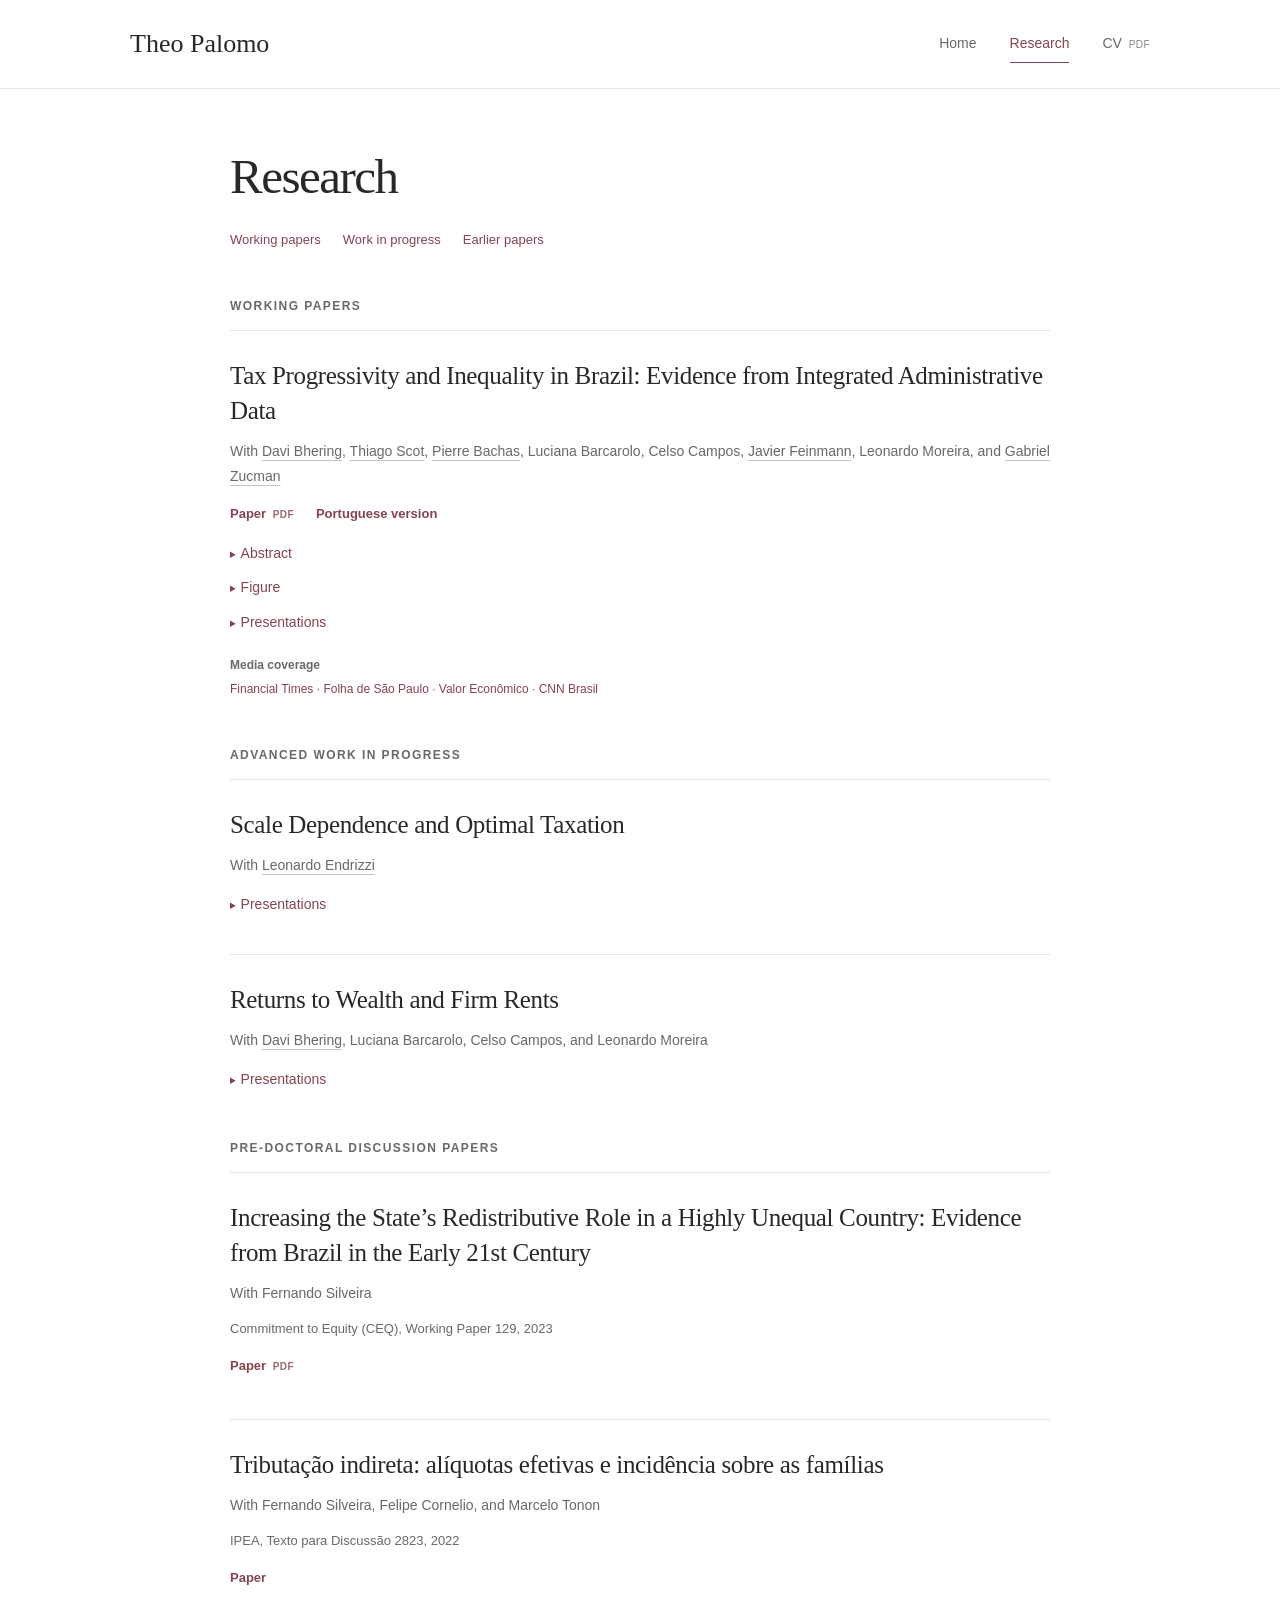
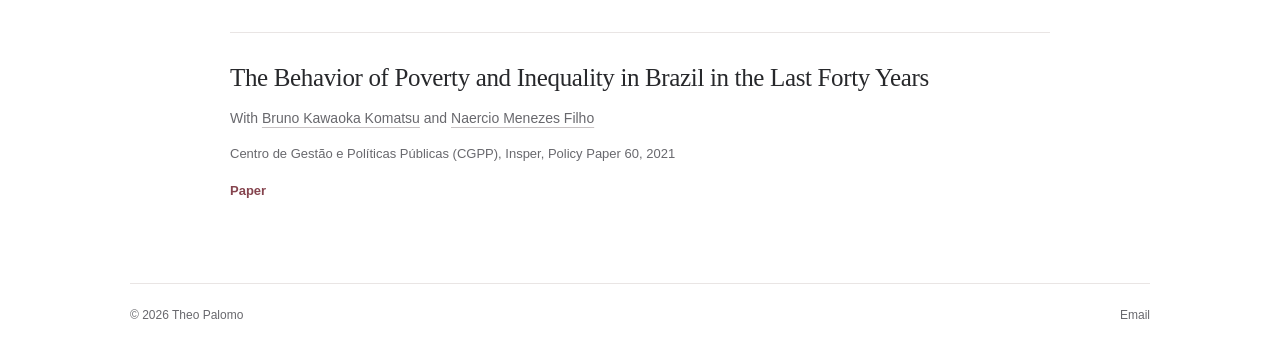
==== research.html @ e2742041 "Build academic website with biography, research, and CV" ====
<!doctype html>
<html lang="en">
<head>
  <meta charset="utf-8">
  <meta name="viewport" content="width=device-width, initial-scale=1">
  <title>Research | Theo Palomo</title>
  <meta name="description" content="Research by Theo Palomo on tax progressivity, inequality in Brazil, heterogeneous returns to wealth, firm rents, and optimal taxation.">
  <link rel="canonical" href="https://theorpalomo.github.io/research.html">
  <meta property="og:type" content="website">
  <meta property="og:title" content="Research | Theo Palomo">
  <meta property="og:description" content="Working papers and work in progress on public finance, taxation, and inequality.">
  <meta property="og:url" content="https://theorpalomo.github.io/research.html">
  <meta property="og:image" content="https://theorpalomo.github.io/assets/photo.png">
  <link rel="icon" href="assets/favicon.svg" type="image/svg+xml">
  <link rel="stylesheet" href="assets/style.css">
</head>
<body>
  <a class="skip-link" href="#main">Skip to content</a>
  <header class="site-header">
    <div class="header-inner">
      <a class="site-name" href="index.html">Theo Palomo</a>
      <nav aria-label="Main navigation">
        <a href="index.html">Home</a>
        <a href="research.html" aria-current="page">Research</a>
        <a href="files/cv.pdf">CV <span class="file-label">PDF</span></a>
      </nav>
    </div>
  </header>

  <main id="main" class="research-layout">
    <h1>Research</h1>
    <nav class="section-nav" aria-label="Research sections">
      <a href="#working-papers">Working papers</a>
      <a href="#work-in-progress">Work in progress</a>
      <a href="#earlier-papers">Earlier papers</a>
    </nav>

    <section class="research-section" id="working-papers" aria-labelledby="working-title">
      <h2 id="working-title" class="section-title">Working papers</h2>
      <article class="paper" id="tax-progressivity">
        <h3>Tax Progressivity and Inequality in Brazil: Evidence from Integrated Administrative Data</h3>
        <p class="coauthors">With <a href="https://davibhering.github.io/">Davi Bhering</a>, <a href="https://thiagoscot.com/">Thiago Scot</a>, <a href="https://pierrebachas.weebly.com/">Pierre Bachas</a>, Luciana Barcarolo, Celso Campos, <a href="https://javierfeinmann.github.io/JavierFeinmann/index.html">Javier Feinmann</a>, Leonardo Moreira, and <a href="https://gabriel-zucman.eu/">Gabriel Zucman</a></p>
        <div class="paper-links">
          <a href="https://gabriel-zucman.eu/files/PalomoEtal2025.pdf">Paper <span class="file-label">PDF</span></a>
          <a href="https://taxobservatory.world//www-site/uploads/2025/08/Progressividade-Tributaria-e-Desigualdade-no-Brasil-Evidencias-a-partir-de-Dados-Administrativos-Integrados.pdf">Portuguese version</a>
        </div>
        <details class="paper-detail">
          <summary>Abstract</summary>
          <div class="detail-content">
            <p>We use population-wide administrative micro-data to provide new estimates of income inequality and effective tax rates by income groups in Brazil, capturing all income and all tax payments. Our data allow us to link businesses to their owners and thus to allocate business income and associated taxes to the corresponding individual firm owners. We provide sharp upward revisions to official inequality estimates: the top 1% earns 27.4% of total income in 2019, one of the highest levels recorded in the world.</p>
            <p>The tax system, which relies heavily on consumption taxes, is regressive: while the average tax rate in the economy is 42.5%, this rate falls to 20.6% for million-dollar earners (roughly the top 0.01% of the distribution), due to the non-taxation of dividends and provisions that reduce corporate tax liabilities.</p>
            <p>We provide evidence suggesting that inequality in developing countries may be systematically underestimated, as even in Brazil—where dividends are untaxed, and hence incentives to retain income within companies are limited—attributing profits to business owners substantially raises income inequality.</p>
          </div>
        </details>
        <details class="paper-detail">
          <summary>Figure</summary>
          <div class="detail-content">
            <figure><img src="assets/tax-progressivity.jpg" alt="Effective tax rates by income group in Brazil, broken down by tax type. Total rates fall sharply at the top of the income distribution." width="1280" height="906" loading="lazy"><figcaption>Effective tax rates by income group and tax type. From <em>Tax Progressivity and Inequality in Brazil</em>.</figcaption></figure>
          </div>
        </details>
        <details class="paper-detail">
          <summary>Presentations</summary>
          <div class="detail-content"><p>Stone Center Conference (Paris); Workshop on the Economics of Taxation (Barcelona); Seminário Oxfam e Sindifisco Nacional (Brasília); 7th World Bank/ODI/IFS Public Finance Conference (London); PSE Applied Seminar (Paris); 47º Encontro da Sociedade Brasileira de Econometria, SBE (São Paulo); PUC-Rio Seminar (Rio de Janeiro); World Inequality Conference 2026 (Paris); 2026 IIPF Congress (Lisbon, presented by a coauthor).</p></div>
        </details>
        <p class="coverage"><span>Media coverage</span> <a href="https://www.ft.com/content/859ef96a-daa8-4fcc-96ab-a3a9465a441a">Financial Times</a> · <a href="https://www1.folha.uol.com.br/mercado/2025/08/haddad-apresenta-estudo-sobre-desigualdade-tributaria-antes-de-de-congresso-votar-mudancas-no-ir.shtml">Folha de São Paulo</a> · <a href="https://valor.globo.com/brasil/noticia/2025/08/29/001percent-mais-rico-do-brasil-paga-206percent-de-imposto-contra-425percent-do-brasileiro-medio-diz-estudo.ghtml">Valor Econômico</a> · <a href="https://www.cnnbrasil.com.br/economia/macroeconomia/haddad-brasil-nao-pode-estar-entre-as-10-maiores-economias-do-mundo-e-entre-os-mais-desiguais/">CNN Brasil</a></p>
      </article>
    </section>

    <section class="research-section" id="work-in-progress" aria-labelledby="progress-title">
      <h2 id="progress-title" class="section-title">Advanced work in progress</h2>
      <article class="paper">
        <h3>Scale Dependence and Optimal Taxation</h3>
        <p class="coauthors">With <a href="https://leonardendrizzi.github.io/">Leonardo Endrizzi</a></p>
        <details class="paper-detail">
          <summary>Presentations</summary>
          <div class="detail-content"><p>PSE Macro Workshop (Paris); Princeton Macro Workshop (Princeton). Presented by a coauthor.</p></div>
        </details>
      </article>
      <article class="paper">
        <h3>Returns to Wealth and Firm Rents</h3>
        <p class="coauthors">With <a href="https://davibhering.github.io/">Davi Bhering</a>, Luciana Barcarolo, Celso Campos, and Leonardo Moreira</p>
        <details class="paper-detail">
          <summary>Presentations</summary>
          <div class="detail-content"><p>IRLE Seminar (Berkeley); UC Berkeley Public Finance Seminar (Berkeley); World Bank Da Tax Seminar (Washington, DC).</p></div>
        </details>
      </article>
    </section>

    <section class="research-section" id="earlier-papers" aria-labelledby="earlier-title">
      <h2 id="earlier-title" class="section-title">Pre-doctoral discussion papers</h2>
      <article class="paper">
        <h3>Increasing the State’s Redistributive Role in a Highly Unequal Country: Evidence from Brazil in the Early 21st Century</h3>
        <p class="coauthors">With Fernando Silveira</p>
        <p class="publication">Commitment to Equity (CEQ), Working Paper 129, 2023</p>
        <div class="paper-links"><a href="https://commitmentoequity.org/wp-content/uploads/2024/01/ceq129.pdf">Paper <span class="file-label">PDF</span></a></div>
      </article>
      <article class="paper">
        <h3 lang="pt-BR">Tributação indireta: alíquotas efetivas e incidência sobre as famílias</h3>
        <p class="coauthors">With Fernando Silveira, Felipe Cornelio, and Marcelo Tonon</p>
        <p class="publication">IPEA, Texto para Discussão 2823, 2022</p>
        <div class="paper-links"><a href="https://repositorio.ipea.gov.br/items/9e1d38a8-0153-4f40-aeac-63162096d7f0">Paper</a></div>
      </article>
      <article class="paper">
        <h3>The Behavior of Poverty and Inequality in Brazil in the Last Forty Years</h3>
        <p class="coauthors">With <a href="https://www.insper.edu.br/pt/docentes/bruno-kawaoka-komatsu">Bruno Kawaoka Komatsu</a> and <a href="https://sites.google.com/view/naercio-menezes-filho">Naercio Menezes Filho</a></p>
        <p class="publication">Centro de Gestão e Políticas Públicas (CGPP), Insper, Policy Paper 60, 2021</p>
        <div class="paper-links"><a href="https://repositorio.insper.edu.br/entities/publication/072772ee-0605-407a-af74-81c12dcd0670">Paper</a></div>
      </article>
    </section>
  </main>

  <footer class="site-footer">
    <span>© 2026 Theo Palomo</span>
    <a href="mailto:theo.ribaspalomo@psemail.eu">Email</a>
  </footer>
</body>
</html>
---- assets/style.css ----
:root {
  --ink: #27282b;
  --muted: #68686d;
  --accent: #85444e;
  --accent-dark: #63313a;
  --line: #e9e5e4;
  --soft: #faf8f7;
  --page-width: 1020px;
}
* { box-sizing: border-box; }
html { scroll-padding-top: 24px; }
body { margin: 0; background: #fff; color: var(--ink); font-family: -apple-system, BlinkMacSystemFont, "Segoe UI", Arial, sans-serif; font-size: 16px; line-height: 1.75; -webkit-font-smoothing: antialiased; }
a { color: var(--accent); text-underline-offset: 4px; text-decoration-thickness: 1px; }
a:hover { color: var(--accent-dark); }
a:focus-visible, summary:focus-visible { outline: 2px solid var(--accent); outline-offset: 5px; border-radius: 2px; }
img { max-width: 100%; height: auto; display: block; }
h1, h3, .site-name { font-family: Georgia, "Times New Roman", serif; font-weight: 400; }
h1 { font-size: clamp(38px, 4.5vw, 49px); line-height: 1.15; letter-spacing: -1.5px; margin: 0; }
p { margin: 0 0 19px; }
.muted { color: var(--muted); }
.skip-link { position: absolute; top: -100px; left: 20px; z-index: 10; background: #fff; padding: 10px 18px; }
.skip-link:focus { top: 10px; }
.site-header { border-bottom: 1px solid var(--line); }
.header-inner { max-width: var(--page-width); margin: auto; padding: 25px 0; display: flex; align-items: center; justify-content: space-between; gap: 24px; }
.site-name { color: var(--ink); font-size: 26px; line-height: 1.2; text-decoration: none; white-space: nowrap; }
nav { display: flex; align-items: center; gap: 33px; }
.header-inner nav a { text-decoration: none; color: var(--muted); font-size: 14px; padding: 6px 0; border-bottom: 1px solid transparent; }
.header-inner nav a[aria-current="page"] { color: var(--accent); border-bottom-color: var(--accent); }
.header-inner nav a:hover { color: var(--accent); }
.file-label { font-size: 10px; letter-spacing: .04em; margin-left: 3px; opacity: .8; }
.home-layout { max-width: var(--page-width); margin: 72px auto 84px; display: grid; grid-template-columns: 250px minmax(0, 1fr); gap: 70px; align-items: start; }
.portrait { width: 250px; height: auto; border-radius: 3px; }
.profile-contact { padding-top: 21px; font-size: 13px; line-height: 1.7; }
.profile-contact p { margin-bottom: 6px; color: var(--muted); }
.profile-contact a { display: block; overflow-wrap: anywhere; text-decoration: none; }
.profile-contact a:hover { text-decoration: underline; }
.profile-contact .cv-link { display: inline-block; margin-top: 14px; }
.subtitle { color: var(--muted); font-size: 16px; margin: 10px 0 27px; }
.bio-text a { text-decoration: none; border-bottom: 1px solid #d8b9be; }
.bio-text a:hover { border-bottom-color: var(--accent); }
.text-link { display: inline-block; margin-top: 1px; text-decoration: none; font-size: 14px; font-weight: 600; }
.text-link span { display: inline-block; margin-left: 5px; }
.upcoming { margin-top: 39px; padding-top: 22px; border-top: 1px solid var(--line); }
.upcoming h2 { margin: 0 0 11px; font-size: 12px; font-weight: 600; letter-spacing: .11em; text-transform: uppercase; }
.event { display: flex; align-items: baseline; flex-wrap: wrap; gap: 4px 20px; font-size: 13px; }
.event time { color: var(--muted); white-space: nowrap; }
.event p { margin: 0; }
.site-footer { max-width: var(--page-width); margin: 0 auto; padding: 21px 0 30px; border-top: 1px solid var(--line); display: flex; justify-content: space-between; gap: 20px; color: var(--muted); font-size: 12px; }
.site-footer a { color: var(--muted); text-decoration: none; }
.site-footer a:hover { color: var(--accent); text-decoration: underline; }
.research-layout { max-width: 820px; margin: 60px auto 80px; }
.section-nav { gap: 22px; flex-wrap: wrap; margin: 24px 0 43px; }
.section-nav a { font-size: 13px; text-decoration: none; }
.section-nav a:hover { text-decoration: underline; }
.research-section { margin-top: 44px; }
.section-title { font-size: 12px; text-transform: uppercase; letter-spacing: .12em; font-weight: 600; color: var(--muted); padding-bottom: 13px; border-bottom: 1px solid var(--line); margin: 0; }
.paper { padding: 27px 0 29px; border-bottom: 1px solid var(--line); }
.paper:last-child { border-bottom: 0; padding-bottom: 0; }
.paper h3 { font-size: 25px; line-height: 1.4; letter-spacing: -.35px; margin: 0 0 11px; }
.coauthors { font-size: 14px; color: var(--muted); line-height: 1.8; margin-bottom: 12px; }
.coauthors a { color: inherit; text-decoration-color: #c7c2c3; }
.coauthors a:hover { color: var(--accent); }
.paper-links { display: flex; gap: 22px; flex-wrap: wrap; margin: 14px 0 13px; font-size: 13px; }
.paper-links a { text-decoration: none; font-weight: 600; }
.paper-links a:hover { text-decoration: underline; }
.paper-detail { font-size: 14px; margin: 6px 0; }
summary { color: var(--accent); width: fit-content; cursor: pointer; padding: 2px 3px 2px 0; }
summary::marker { font-size: 10px; }
summary:hover { color: var(--accent-dark); text-decoration: underline; text-underline-offset: 4px; }
.detail-content { background: var(--soft); border-left: 2px solid #d5b6bb; padding: 19px 23px; margin: 10px 0 16px; line-height: 1.85; }
.detail-content p:last-child { margin-bottom: 0; }
.detail-content figure { margin: 0; }
.detail-content figcaption { font-size: 12px; color: var(--muted); margin-top: 10px; }
.coverage { font-size: 12px; color: var(--muted); line-height: 2; margin: 17px 0 0; }
.coverage span { display: block; font-weight: 600; }
.coverage a { text-decoration: none; }
.coverage a:hover { text-decoration: underline; }
.publication { font-size: 13px; color: var(--muted); margin-bottom: 9px; }
@media (max-width: 1120px) {
  .header-inner, .home-layout, .site-footer { margin-left: 40px; margin-right: 40px; }
  .research-layout { margin-left: max(40px, calc((100% - 820px) / 2)); margin-right: max(40px, calc((100% - 820px) / 2)); }
  .home-layout { gap: 48px; grid-template-columns: 230px minmax(0, 1fr); }
}
@media (max-width: 740px) {
  body { font-size: 15px; }
  .header-inner, .home-layout, .research-layout, .site-footer { margin-left: 24px; margin-right: 24px; }
  .header-inner { padding: 20px 0; gap: 14px; }
  .site-name { font-size: 22px; }
  .header-inner nav { gap: 19px; }
  .header-inner nav a { font-size: 13px; }
  .header-inner .file-label { display: none; }
  .home-layout { margin-top: 36px; margin-bottom: 48px; grid-template-columns: 1fr; gap: 32px; }
  .profile { display: flex; align-items: flex-end; gap: 22px; }
  .portrait { width: 145px; flex-shrink: 0; }
  .profile-contact { padding: 0 0 2px; font-size: 12px; }
  .profile-contact .cv-link { margin-top: 12px; }
  h1 { font-size: 39px; }
  .subtitle { margin-bottom: 23px; }
  .upcoming { margin-top: 32px; }
  .research-layout { margin-top: 38px; margin-bottom: 48px; }
  .section-nav { gap: 10px 19px; margin-bottom: 31px; }
  .research-section { margin-top: 34px; }
  .paper h3 { font-size: 23px; }
  .detail-content { padding: 15px 17px; }
}
@media (max-width: 370px) {
  .header-inner, .home-layout, .research-layout, .site-footer { margin-left: 18px; margin-right: 18px; }
  .header-inner nav { gap: 13px; }
  .site-name { font-size: 20px; }
  .profile { gap: 15px; }
  .portrait { width: 122px; }
}
@media print {
  .site-header, .site-footer, .skip-link, .section-nav { display: none; }
  .home-layout, .research-layout { margin: 0; max-width: none; }
  a { color: inherit; }
  .paper { break-inside: avoid; }
}
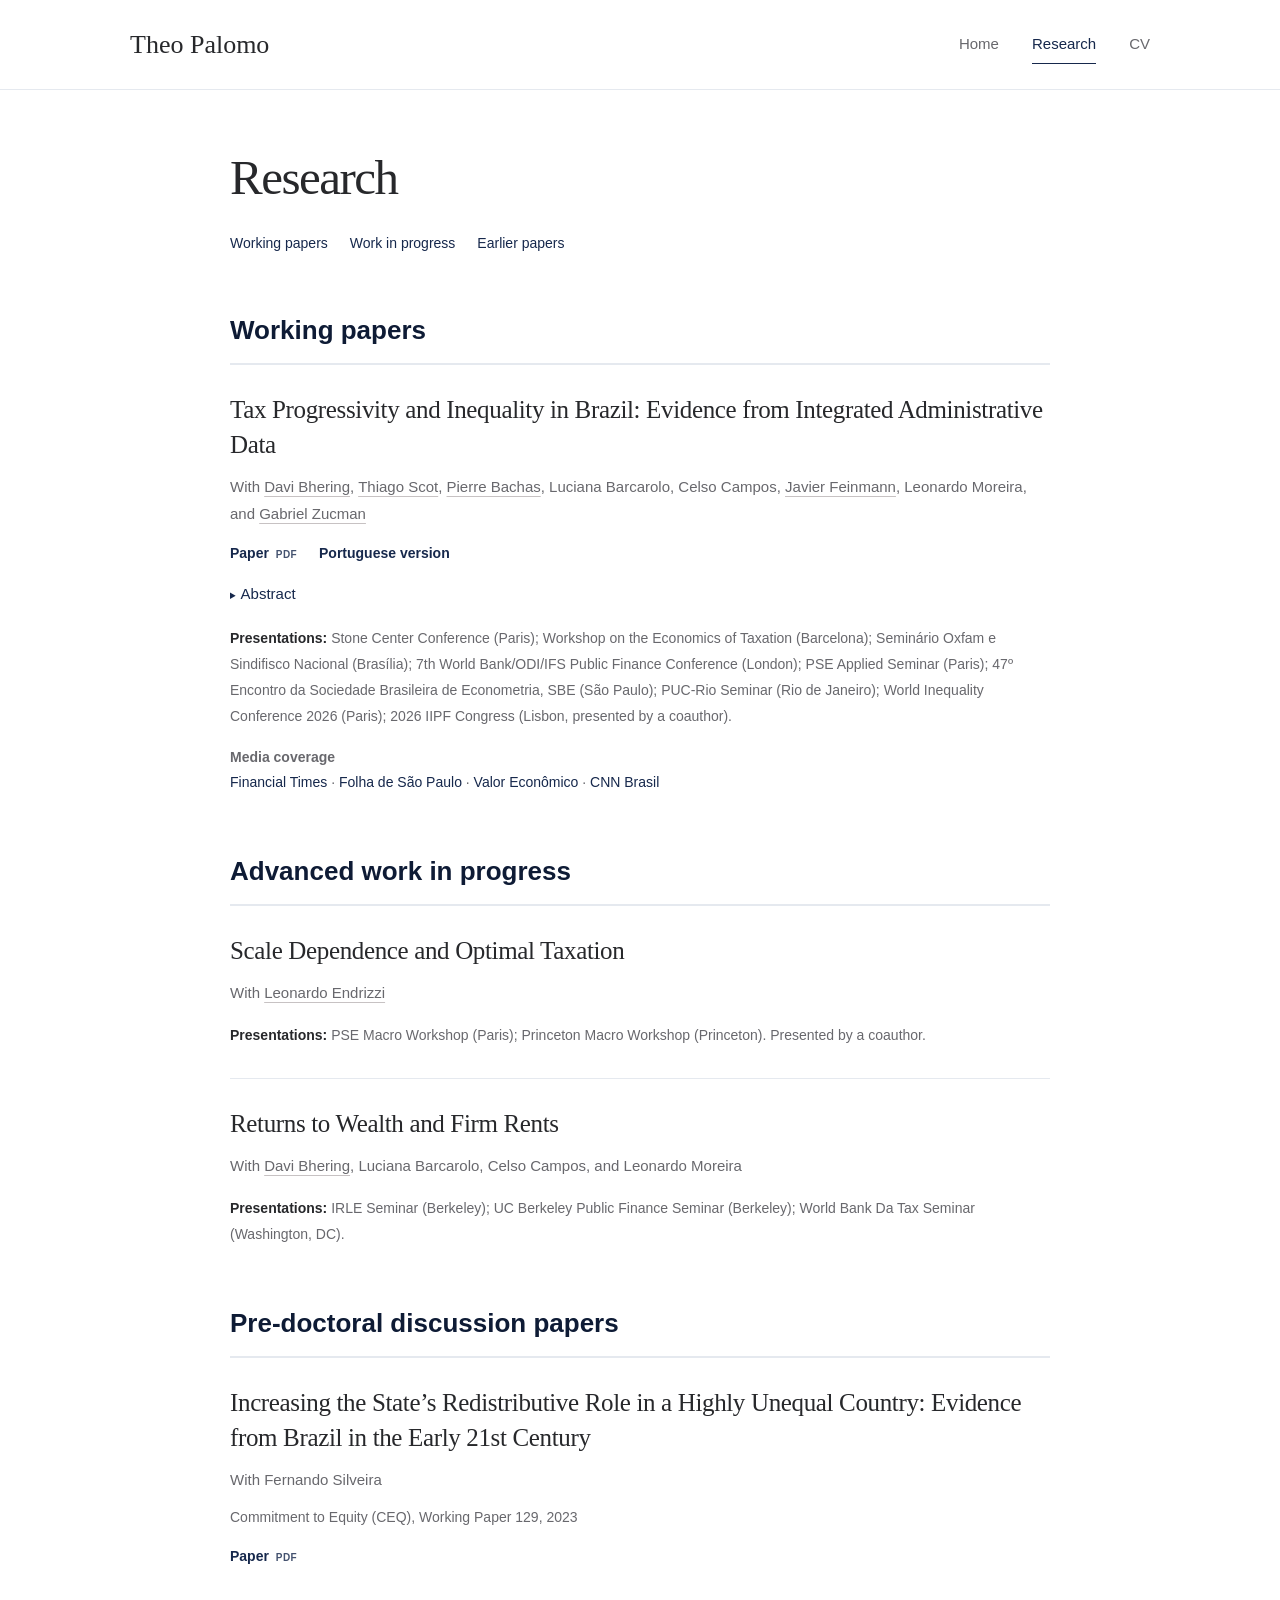
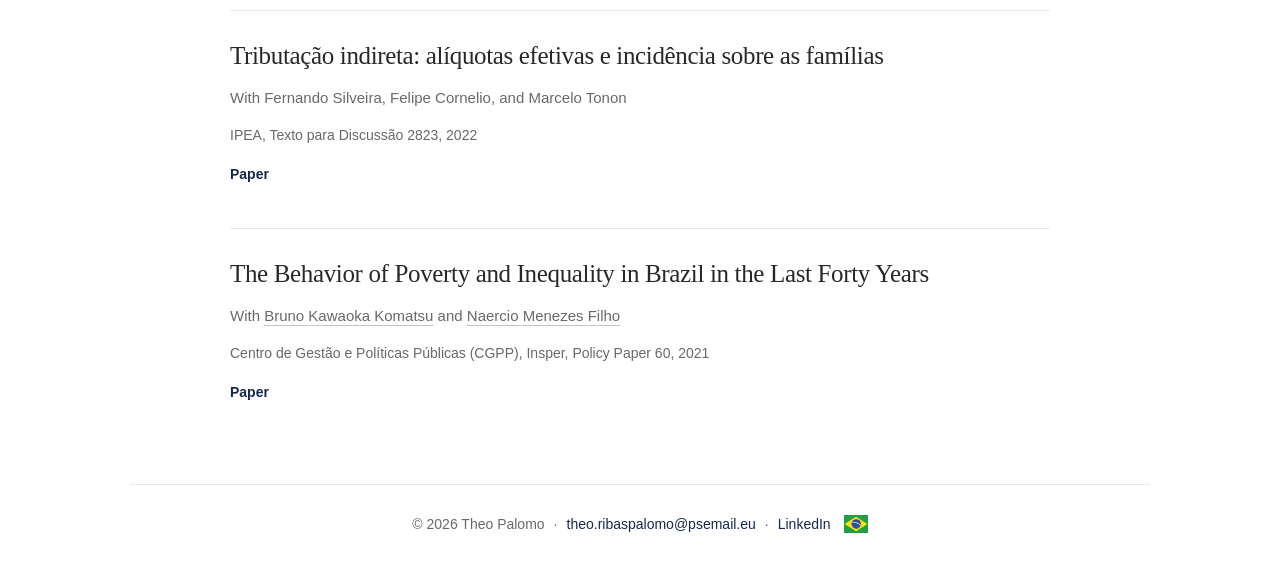
==== commit c74937e9: "Refine academic website layout and apply navy palette Add PSE favicon, contact icons and LinkedIn/Br" ====
--- a/research.html
+++ b/research.html
@@ -11,7 +11,7 @@
   <meta property="og:description" content="Working papers and work in progress on public finance, taxation, and inequality.">
   <meta property="og:url" content="https://theorpalomo.github.io/research.html">
   <meta property="og:image" content="https://theorpalomo.github.io/assets/photo.png">
-  <link rel="icon" href="assets/favicon.svg" type="image/svg+xml">
+  <link rel="icon" href="assets/pse-symbol.png" type="image/png">
   <link rel="stylesheet" href="assets/style.css">
 </head>
 <body>
@@ -22,7 +22,7 @@
       <nav aria-label="Main navigation">
         <a href="index.html">Home</a>
         <a href="research.html" aria-current="page">Research</a>
-        <a href="files/cv.pdf">CV <span class="file-label">PDF</span></a>
+        <a href="files/cv.pdf">CV</a>
       </nav>
     </div>
   </header>
@@ -39,10 +39,10 @@
       <h2 id="working-title" class="section-title">Working papers</h2>
       <article class="paper" id="tax-progressivity">
         <h3>Tax Progressivity and Inequality in Brazil: Evidence from Integrated Administrative Data</h3>
-        <p class="coauthors">With <a href="https://davibhering.github.io/">Davi Bhering</a>, <a href="https://thiagoscot.com/">Thiago Scot</a>, <a href="https://pierrebachas.weebly.com/">Pierre Bachas</a>, Luciana Barcarolo, Celso Campos, <a href="https://javierfeinmann.github.io/JavierFeinmann/index.html">Javier Feinmann</a>, Leonardo Moreira, and <a href="https://gabriel-zucman.eu/">Gabriel Zucman</a></p>
+        <p class="coauthors">With <a href="https://davibhering.github.io/" target="_blank" rel="noopener noreferrer">Davi Bhering</a>, <a href="https://thiagoscot.com/" target="_blank" rel="noopener noreferrer">Thiago Scot</a>, <a href="https://pierrebachas.weebly.com/" target="_blank" rel="noopener noreferrer">Pierre Bachas</a>, Luciana Barcarolo, Celso Campos, <a href="https://javierfeinmann.github.io/JavierFeinmann/index.html" target="_blank" rel="noopener noreferrer">Javier Feinmann</a>, Leonardo Moreira, and <a href="https://gabriel-zucman.eu/" target="_blank" rel="noopener noreferrer">Gabriel Zucman</a></p>
         <div class="paper-links">
-          <a href="https://gabriel-zucman.eu/files/PalomoEtal2025.pdf">Paper <span class="file-label">PDF</span></a>
-          <a href="https://taxobservatory.world//www-site/uploads/2025/08/Progressividade-Tributaria-e-Desigualdade-no-Brasil-Evidencias-a-partir-de-Dados-Administrativos-Integrados.pdf">Portuguese version</a>
+          <a href="https://gabriel-zucman.eu/files/PalomoEtal2025.pdf" target="_blank" rel="noopener noreferrer">Paper <span class="file-label">PDF</span></a>
+          <a href="https://taxobservatory.world//www-site/uploads/2025/08/Progressividade-Tributaria-e-Desigualdade-no-Brasil-Evidencias-a-partir-de-Dados-Administrativos-Integrados.pdf" target="_blank" rel="noopener noreferrer">Portuguese version</a>
         </div>
         <details class="paper-detail">
           <summary>Abstract</summary>
@@ -50,19 +50,11 @@
             <p>We use population-wide administrative micro-data to provide new estimates of income inequality and effective tax rates by income groups in Brazil, capturing all income and all tax payments. Our data allow us to link businesses to their owners and thus to allocate business income and associated taxes to the corresponding individual firm owners. We provide sharp upward revisions to official inequality estimates: the top 1% earns 27.4% of total income in 2019, one of the highest levels recorded in the world.</p>
             <p>The tax system, which relies heavily on consumption taxes, is regressive: while the average tax rate in the economy is 42.5%, this rate falls to 20.6% for million-dollar earners (roughly the top 0.01% of the distribution), due to the non-taxation of dividends and provisions that reduce corporate tax liabilities.</p>
             <p>We provide evidence suggesting that inequality in developing countries may be systematically underestimated, as even in Brazil—where dividends are untaxed, and hence incentives to retain income within companies are limited—attributing profits to business owners substantially raises income inequality.</p>
-          </div>
-        </details>
-        <details class="paper-detail">
-          <summary>Figure</summary>
-          <div class="detail-content">
             <figure><img src="assets/tax-progressivity.jpg" alt="Effective tax rates by income group in Brazil, broken down by tax type. Total rates fall sharply at the top of the income distribution." width="1280" height="906" loading="lazy"><figcaption>Effective tax rates by income group and tax type. From <em>Tax Progressivity and Inequality in Brazil</em>.</figcaption></figure>
           </div>
         </details>
-        <details class="paper-detail">
-          <summary>Presentations</summary>
-          <div class="detail-content"><p>Stone Center Conference (Paris); Workshop on the Economics of Taxation (Barcelona); Seminário Oxfam e Sindifisco Nacional (Brasília); 7th World Bank/ODI/IFS Public Finance Conference (London); PSE Applied Seminar (Paris); 47º Encontro da Sociedade Brasileira de Econometria, SBE (São Paulo); PUC-Rio Seminar (Rio de Janeiro); World Inequality Conference 2026 (Paris); 2026 IIPF Congress (Lisbon, presented by a coauthor).</p></div>
-        </details>
-        <p class="coverage"><span>Media coverage</span> <a href="https://www.ft.com/content/859ef96a-daa8-4fcc-96ab-a3a9465a441a">Financial Times</a> · <a href="https://www1.folha.uol.com.br/mercado/2025/08/haddad-apresenta-estudo-sobre-desigualdade-tributaria-antes-de-de-congresso-votar-mudancas-no-ir.shtml">Folha de São Paulo</a> · <a href="https://valor.globo.com/brasil/noticia/2025/08/29/001percent-mais-rico-do-brasil-paga-206percent-de-imposto-contra-425percent-do-brasileiro-medio-diz-estudo.ghtml">Valor Econômico</a> · <a href="https://www.cnnbrasil.com.br/economia/macroeconomia/haddad-brasil-nao-pode-estar-entre-as-10-maiores-economias-do-mundo-e-entre-os-mais-desiguais/">CNN Brasil</a></p>
+        <p class="presentations"><strong>Presentations:</strong> Stone Center Conference (Paris); Workshop on the Economics of Taxation (Barcelona); Seminário Oxfam e Sindifisco Nacional (Brasília); 7th World Bank/ODI/IFS Public Finance Conference (London); PSE Applied Seminar (Paris); 47º Encontro da Sociedade Brasileira de Econometria, SBE (São Paulo); PUC-Rio Seminar (Rio de Janeiro); World Inequality Conference 2026 (Paris); 2026 IIPF Congress (Lisbon, presented by a coauthor).</p>
+        <p class="coverage"><span>Media coverage</span> <a href="https://www.ft.com/content/859ef96a-daa8-4fcc-96ab-a3a9465a441a" target="_blank" rel="noopener noreferrer">Financial Times</a> · <a href="https://www1.folha.uol.com.br/mercado/2025/08/haddad-apresenta-estudo-sobre-desigualdade-tributaria-antes-de-de-congresso-votar-mudancas-no-ir.shtml" target="_blank" rel="noopener noreferrer">Folha de São Paulo</a> · <a href="https://valor.globo.com/brasil/noticia/2025/08/29/001percent-mais-rico-do-brasil-paga-206percent-de-imposto-contra-425percent-do-brasileiro-medio-diz-estudo.ghtml" target="_blank" rel="noopener noreferrer">Valor Econômico</a> · <a href="https://www.cnnbrasil.com.br/economia/macroeconomia/haddad-brasil-nao-pode-estar-entre-as-10-maiores-economias-do-mundo-e-entre-os-mais-desiguais/" target="_blank" rel="noopener noreferrer">CNN Brasil</a></p>
       </article>
     </section>
 
@@ -70,19 +62,13 @@
       <h2 id="progress-title" class="section-title">Advanced work in progress</h2>
       <article class="paper">
         <h3>Scale Dependence and Optimal Taxation</h3>
-        <p class="coauthors">With <a href="https://leonardendrizzi.github.io/">Leonardo Endrizzi</a></p>
-        <details class="paper-detail">
-          <summary>Presentations</summary>
-          <div class="detail-content"><p>PSE Macro Workshop (Paris); Princeton Macro Workshop (Princeton). Presented by a coauthor.</p></div>
-        </details>
+        <p class="coauthors">With <a href="https://leonardendrizzi.github.io/" target="_blank" rel="noopener noreferrer">Leonardo Endrizzi</a></p>
+        <p class="presentations"><strong>Presentations:</strong> PSE Macro Workshop (Paris); Princeton Macro Workshop (Princeton). Presented by a coauthor.</p>
       </article>
       <article class="paper">
         <h3>Returns to Wealth and Firm Rents</h3>
-        <p class="coauthors">With <a href="https://davibhering.github.io/">Davi Bhering</a>, Luciana Barcarolo, Celso Campos, and Leonardo Moreira</p>
-        <details class="paper-detail">
-          <summary>Presentations</summary>
-          <div class="detail-content"><p>IRLE Seminar (Berkeley); UC Berkeley Public Finance Seminar (Berkeley); World Bank Da Tax Seminar (Washington, DC).</p></div>
-        </details>
+        <p class="coauthors">With <a href="https://davibhering.github.io/" target="_blank" rel="noopener noreferrer">Davi Bhering</a>, Luciana Barcarolo, Celso Campos, and Leonardo Moreira</p>
+        <p class="presentations"><strong>Presentations:</strong> IRLE Seminar (Berkeley); UC Berkeley Public Finance Seminar (Berkeley); World Bank Da Tax Seminar (Washington, DC).</p>
       </article>
     </section>
 
@@ -92,26 +78,30 @@
         <h3>Increasing the State’s Redistributive Role in a Highly Unequal Country: Evidence from Brazil in the Early 21st Century</h3>
         <p class="coauthors">With Fernando Silveira</p>
         <p class="publication">Commitment to Equity (CEQ), Working Paper 129, 2023</p>
-        <div class="paper-links"><a href="https://commitmentoequity.org/wp-content/uploads/2024/01/ceq129.pdf">Paper <span class="file-label">PDF</span></a></div>
+        <div class="paper-links"><a href="https://commitmentoequity.org/wp-content/uploads/2024/01/ceq129.pdf" target="_blank" rel="noopener noreferrer">Paper <span class="file-label">PDF</span></a></div>
       </article>
       <article class="paper">
         <h3 lang="pt-BR">Tributação indireta: alíquotas efetivas e incidência sobre as famílias</h3>
         <p class="coauthors">With Fernando Silveira, Felipe Cornelio, and Marcelo Tonon</p>
         <p class="publication">IPEA, Texto para Discussão 2823, 2022</p>
-        <div class="paper-links"><a href="https://repositorio.ipea.gov.br/items/9e1d38a8-0153-4f40-aeac-63162096d7f0">Paper</a></div>
+        <div class="paper-links"><a href="https://repositorio.ipea.gov.br/items/9e1d38a8-0153-4f40-aeac-63162096d7f0" target="_blank" rel="noopener noreferrer">Paper</a></div>
       </article>
       <article class="paper">
         <h3>The Behavior of Poverty and Inequality in Brazil in the Last Forty Years</h3>
-        <p class="coauthors">With <a href="https://www.insper.edu.br/pt/docentes/bruno-kawaoka-komatsu">Bruno Kawaoka Komatsu</a> and <a href="https://sites.google.com/view/naercio-menezes-filho">Naercio Menezes Filho</a></p>
+        <p class="coauthors">With <a href="https://www.insper.edu.br/pt/docentes/bruno-kawaoka-komatsu" target="_blank" rel="noopener noreferrer">Bruno Kawaoka Komatsu</a> and <a href="https://sites.google.com/view/naercio-menezes-filho" target="_blank" rel="noopener noreferrer">Naercio Menezes Filho</a></p>
         <p class="publication">Centro de Gestão e Políticas Públicas (CGPP), Insper, Policy Paper 60, 2021</p>
-        <div class="paper-links"><a href="https://repositorio.insper.edu.br/entities/publication/072772ee-0605-407a-af74-81c12dcd0670">Paper</a></div>
+        <div class="paper-links"><a href="https://repositorio.insper.edu.br/entities/publication/072772ee-0605-407a-af74-81c12dcd0670" target="_blank" rel="noopener noreferrer">Paper</a></div>
       </article>
     </section>
   </main>
 
   <footer class="site-footer">
     <span>© 2026 Theo Palomo</span>
-    <a href="mailto:theo.ribaspalomo@psemail.eu">Email</a>
+    <span class="footer-separator" aria-hidden="true">·</span>
+    <a href="mailto:theo.ribaspalomo@psemail.eu">theo.ribaspalomo@psemail.eu</a>
+    <span class="footer-separator" aria-hidden="true">·</span>
+    <a href="https://www.linkedin.com/in/theorpalomo/?locale=en" target="_blank" rel="noopener noreferrer">LinkedIn</a>
+    <img class="brazil-flag" src="assets/brazil.svg" alt="Brazil" title="Brazil" width="24" height="18">
   </footer>
 </body>
 </html>
--- a/assets/style.css
+++ b/assets/style.css
@@ -1,10 +1,10 @@
 :root {
   --ink: #27282b;
   --muted: #68686d;
-  --accent: #85444e;
-  --accent-dark: #63313a;
-  --line: #e9e5e4;
-  --soft: #faf8f7;
+  --accent: #16284c;
+  --accent-dark: #0e1b35;
+  --line: #e5e9ef;
+  --soft: #f6f8fb;
   --page-width: 1020px;
 }
 * { box-sizing: border-box; }
@@ -24,58 +24,61 @@
 .header-inner { max-width: var(--page-width); margin: auto; padding: 25px 0; display: flex; align-items: center; justify-content: space-between; gap: 24px; }
 .site-name { color: var(--ink); font-size: 26px; line-height: 1.2; text-decoration: none; white-space: nowrap; }
 nav { display: flex; align-items: center; gap: 33px; }
-.header-inner nav a { text-decoration: none; color: var(--muted); font-size: 14px; padding: 6px 0; border-bottom: 1px solid transparent; }
+.header-inner nav a { text-decoration: none; color: var(--muted); font-size: 15px; padding: 6px 0; border-bottom: 1px solid transparent; }
 .header-inner nav a[aria-current="page"] { color: var(--accent); border-bottom-color: var(--accent); }
 .header-inner nav a:hover { color: var(--accent); }
 .file-label { font-size: 10px; letter-spacing: .04em; margin-left: 3px; opacity: .8; }
 .home-layout { max-width: var(--page-width); margin: 72px auto 84px; display: grid; grid-template-columns: 250px minmax(0, 1fr); gap: 70px; align-items: start; }
 .portrait { width: 250px; height: auto; border-radius: 3px; }
-.profile-contact { padding-top: 21px; font-size: 13px; line-height: 1.7; }
-.profile-contact p { margin-bottom: 6px; color: var(--muted); }
-.profile-contact a { display: block; overflow-wrap: anywhere; text-decoration: none; }
+.profile-contact { list-style: none; margin: 0; padding: 22px 0 0; font-size: 14px; line-height: 1.65; min-width: 0; }
+.profile-contact li { display: grid; grid-template-columns: 18px minmax(0, 1fr); align-items: start; gap: 10px; margin-bottom: 11px; }
+.contact-icon { width: 18px; height: 18px; color: var(--muted); margin-top: 3px; }
+.profile-contact a { overflow-wrap: anywhere; text-decoration: none; }
 .profile-contact a:hover { text-decoration: underline; }
-.profile-contact .cv-link { display: inline-block; margin-top: 14px; }
 .subtitle { color: var(--muted); font-size: 16px; margin: 10px 0 27px; }
-.bio-text a { text-decoration: none; border-bottom: 1px solid #d8b9be; }
+.bio-text a { text-decoration: none; border-bottom: 1px solid #b7c5dc; }
 .bio-text a:hover { border-bottom-color: var(--accent); }
-.text-link { display: inline-block; margin-top: 1px; text-decoration: none; font-size: 14px; font-weight: 600; }
+.text-link { display: inline-block; margin-top: 1px; text-decoration: none; font-size: 15px; font-weight: 600; }
 .text-link span { display: inline-block; margin-left: 5px; }
 .upcoming { margin-top: 39px; padding-top: 22px; border-top: 1px solid var(--line); }
-.upcoming h2 { margin: 0 0 11px; font-size: 12px; font-weight: 600; letter-spacing: .11em; text-transform: uppercase; }
-.event { display: flex; align-items: baseline; flex-wrap: wrap; gap: 4px 20px; font-size: 13px; }
+.upcoming h2 { margin: 0 0 17px; font-size: 19px; font-weight: 600; line-height: 1.4; }
+.event { display: grid; grid-template-columns: 155px minmax(0, 1fr); align-items: baseline; gap: 4px 18px; margin-top: 10px; font-size: 14px; }
 .event time { color: var(--muted); white-space: nowrap; }
 .event p { margin: 0; }
-.site-footer { max-width: var(--page-width); margin: 0 auto; padding: 21px 0 30px; border-top: 1px solid var(--line); display: flex; justify-content: space-between; gap: 20px; color: var(--muted); font-size: 12px; }
-.site-footer a { color: var(--muted); text-decoration: none; }
+.site-footer { max-width: var(--page-width); margin: 0 auto; padding: 27px 0 32px; border-top: 1px solid var(--line); display: flex; align-items: center; justify-content: center; flex-wrap: wrap; gap: 6px 9px; color: var(--muted); font-size: 14px; }
+.site-footer a { color: var(--accent); text-decoration: none; overflow-wrap: anywhere; }
 .site-footer a:hover { color: var(--accent); text-decoration: underline; }
+.brazil-flag { width: 24px; height: 18px; flex: 0 0 auto; margin-left: 4px; }
 .research-layout { max-width: 820px; margin: 60px auto 80px; }
 .section-nav { gap: 22px; flex-wrap: wrap; margin: 24px 0 43px; }
-.section-nav a { font-size: 13px; text-decoration: none; }
+.section-nav a { font-size: 14px; text-decoration: none; }
 .section-nav a:hover { text-decoration: underline; }
-.research-section { margin-top: 44px; }
-.section-title { font-size: 12px; text-transform: uppercase; letter-spacing: .12em; font-weight: 600; color: var(--muted); padding-bottom: 13px; border-bottom: 1px solid var(--line); margin: 0; }
+.research-section { margin-top: 58px; }
+.section-title { font-size: 26px; line-height: 1.35; font-weight: 600; color: var(--accent-dark); padding-bottom: 15px; border-bottom: 2px solid var(--line); margin: 0; }
 .paper { padding: 27px 0 29px; border-bottom: 1px solid var(--line); }
 .paper:last-child { border-bottom: 0; padding-bottom: 0; }
 .paper h3 { font-size: 25px; line-height: 1.4; letter-spacing: -.35px; margin: 0 0 11px; }
-.coauthors { font-size: 14px; color: var(--muted); line-height: 1.8; margin-bottom: 12px; }
+.coauthors { font-size: 15px; color: var(--muted); line-height: 1.8; margin-bottom: 12px; }
 .coauthors a { color: inherit; text-decoration-color: #c7c2c3; }
 .coauthors a:hover { color: var(--accent); }
-.paper-links { display: flex; gap: 22px; flex-wrap: wrap; margin: 14px 0 13px; font-size: 13px; }
+.paper-links { display: flex; gap: 22px; flex-wrap: wrap; margin: 14px 0 13px; font-size: 14px; }
 .paper-links a { text-decoration: none; font-weight: 600; }
 .paper-links a:hover { text-decoration: underline; }
-.paper-detail { font-size: 14px; margin: 6px 0; }
+.paper-detail { font-size: 15px; margin: 6px 0; }
 summary { color: var(--accent); width: fit-content; cursor: pointer; padding: 2px 3px 2px 0; }
 summary::marker { font-size: 10px; }
 summary:hover { color: var(--accent-dark); text-decoration: underline; text-underline-offset: 4px; }
-.detail-content { background: var(--soft); border-left: 2px solid #d5b6bb; padding: 19px 23px; margin: 10px 0 16px; line-height: 1.85; }
+.detail-content { background: var(--soft); border-left: 2px solid #afbdd5; padding: 19px 23px; margin: 10px 0 16px; line-height: 1.85; }
 .detail-content p:last-child { margin-bottom: 0; }
-.detail-content figure { margin: 0; }
-.detail-content figcaption { font-size: 12px; color: var(--muted); margin-top: 10px; }
-.coverage { font-size: 12px; color: var(--muted); line-height: 2; margin: 17px 0 0; }
+.detail-content figure { margin: 24px 0 0; }
+.detail-content figcaption { font-size: 13px; color: var(--muted); margin-top: 10px; }
+.presentations { font-size: 14px; color: var(--muted); line-height: 1.85; margin: 17px 0 0; }
+.presentations strong { color: var(--ink); font-weight: 600; }
+.coverage { font-size: 14px; color: var(--muted); line-height: 1.85; margin: 15px 0 0; }
 .coverage span { display: block; font-weight: 600; }
 .coverage a { text-decoration: none; }
 .coverage a:hover { text-decoration: underline; }
-.publication { font-size: 13px; color: var(--muted); margin-bottom: 9px; }
+.publication { font-size: 14px; color: var(--muted); margin-bottom: 9px; }
 @media (max-width: 1120px) {
   .header-inner, .home-layout, .site-footer { margin-left: 40px; margin-right: 40px; }
   .research-layout { margin-left: max(40px, calc((100% - 820px) / 2)); margin-right: max(40px, calc((100% - 820px) / 2)); }
@@ -88,27 +91,34 @@
   .site-name { font-size: 22px; }
   .header-inner nav { gap: 19px; }
   .header-inner nav a { font-size: 13px; }
-  .header-inner .file-label { display: none; }
   .home-layout { margin-top: 36px; margin-bottom: 48px; grid-template-columns: 1fr; gap: 32px; }
   .profile { display: flex; align-items: flex-end; gap: 22px; }
   .portrait { width: 145px; flex-shrink: 0; }
-  .profile-contact { padding: 0 0 2px; font-size: 12px; }
-  .profile-contact .cv-link { margin-top: 12px; }
+  .profile-contact { padding: 0 0 2px; font-size: 13px; }
+  .profile-contact li { grid-template-columns: 16px minmax(0, 1fr); gap: 8px; }
+  .contact-icon { width: 16px; height: 16px; }
   h1 { font-size: 39px; }
   .subtitle { margin-bottom: 23px; }
   .upcoming { margin-top: 32px; }
   .research-layout { margin-top: 38px; margin-bottom: 48px; }
   .section-nav { gap: 10px 19px; margin-bottom: 31px; }
-  .research-section { margin-top: 34px; }
+  .research-section { margin-top: 44px; }
+  .section-title { font-size: 24px; }
   .paper h3 { font-size: 23px; }
   .detail-content { padding: 15px 17px; }
+}
+@media (max-width: 560px) {
+  .site-footer { flex-direction: column; gap: 8px; }
+  .footer-separator { display: none; }
+  .brazil-flag { margin: 1px 0 0; }
+  .event { grid-template-columns: 1fr; gap: 1px; margin-top: 14px; }
 }
 @media (max-width: 370px) {
   .header-inner, .home-layout, .research-layout, .site-footer { margin-left: 18px; margin-right: 18px; }
   .header-inner nav { gap: 13px; }
   .site-name { font-size: 20px; }
   .profile { gap: 15px; }
-  .portrait { width: 122px; }
+  .portrait { width: 110px; }
 }
 @media print {
   .site-header, .site-footer, .skip-link, .section-nav { display: none; }
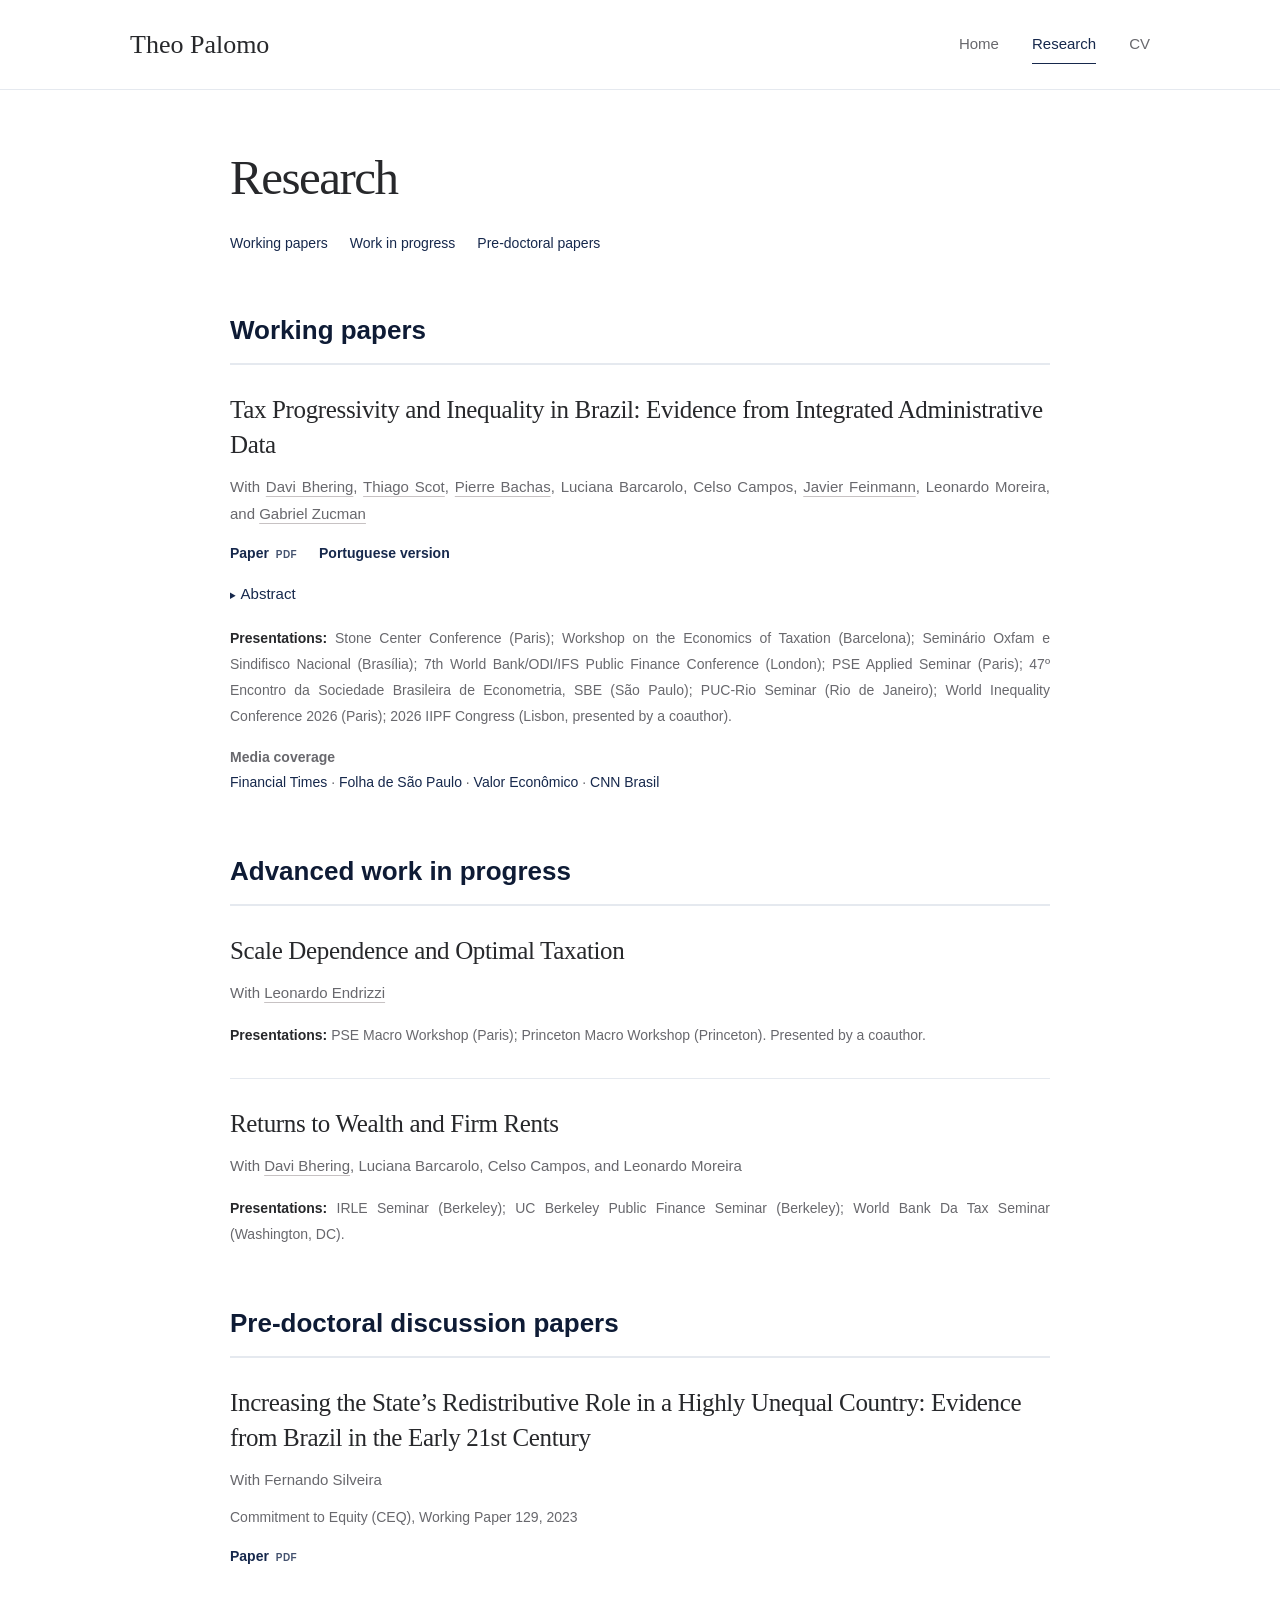
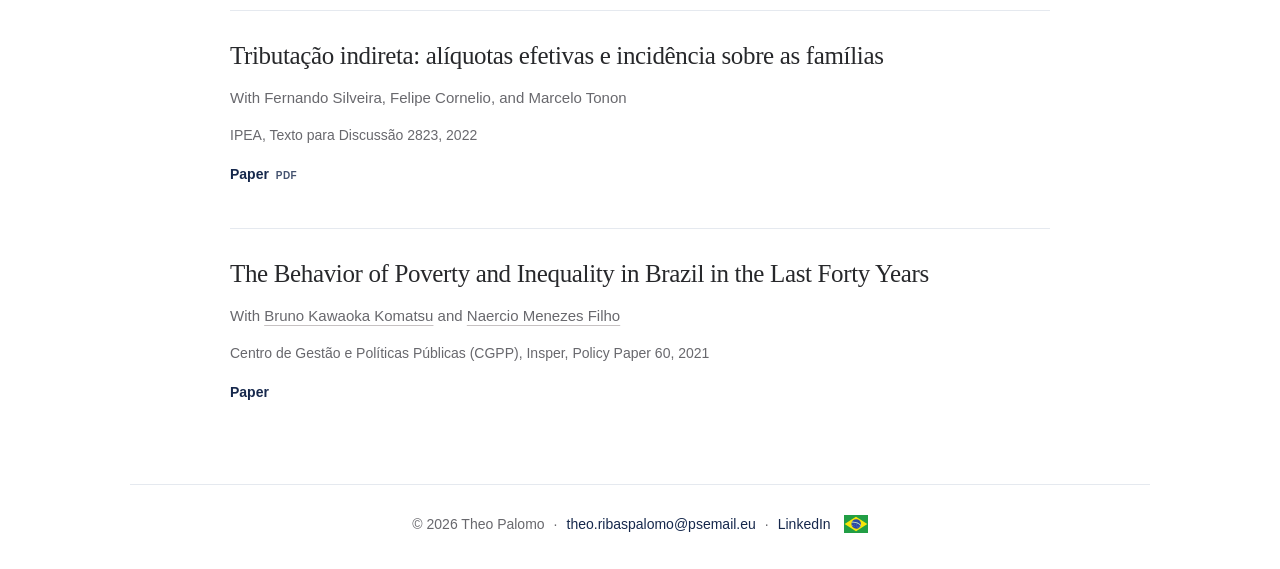
==== commit fb9eba3e: "Justify academic text and place Figure 10 beside the abstract Use the figure's original title, renam" ====
--- a/research.html
+++ b/research.html
@@ -32,7 +32,7 @@
     <nav class="section-nav" aria-label="Research sections">
       <a href="#working-papers">Working papers</a>
       <a href="#work-in-progress">Work in progress</a>
-      <a href="#earlier-papers">Earlier papers</a>
+      <a href="#earlier-papers">Pre-doctoral papers</a>
     </nav>
 
     <section class="research-section" id="working-papers" aria-labelledby="working-title">
@@ -47,10 +47,13 @@
         <details class="paper-detail">
           <summary>Abstract</summary>
           <div class="detail-content">
+            <figure>
+              <figcaption>Figure 10: Effective Tax Rate by Income Groups, All Taxes</figcaption>
+              <img src="assets/tax-progressivity.jpg" alt="Effective tax rates by income group in Brazil, broken down by tax type. Total rates fall sharply at the top of the income distribution." width="1280" height="906" loading="lazy">
+            </figure>
             <p>We use population-wide administrative micro-data to provide new estimates of income inequality and effective tax rates by income groups in Brazil, capturing all income and all tax payments. Our data allow us to link businesses to their owners and thus to allocate business income and associated taxes to the corresponding individual firm owners. We provide sharp upward revisions to official inequality estimates: the top 1% earns 27.4% of total income in 2019, one of the highest levels recorded in the world.</p>
             <p>The tax system, which relies heavily on consumption taxes, is regressive: while the average tax rate in the economy is 42.5%, this rate falls to 20.6% for million-dollar earners (roughly the top 0.01% of the distribution), due to the non-taxation of dividends and provisions that reduce corporate tax liabilities.</p>
             <p>We provide evidence suggesting that inequality in developing countries may be systematically underestimated, as even in Brazil—where dividends are untaxed, and hence incentives to retain income within companies are limited—attributing profits to business owners substantially raises income inequality.</p>
-            <figure><img src="assets/tax-progressivity.jpg" alt="Effective tax rates by income group in Brazil, broken down by tax type. Total rates fall sharply at the top of the income distribution." width="1280" height="906" loading="lazy"><figcaption>Effective tax rates by income group and tax type. From <em>Tax Progressivity and Inequality in Brazil</em>.</figcaption></figure>
           </div>
         </details>
         <p class="presentations"><strong>Presentations:</strong> Stone Center Conference (Paris); Workshop on the Economics of Taxation (Barcelona); Seminário Oxfam e Sindifisco Nacional (Brasília); 7th World Bank/ODI/IFS Public Finance Conference (London); PSE Applied Seminar (Paris); 47º Encontro da Sociedade Brasileira de Econometria, SBE (São Paulo); PUC-Rio Seminar (Rio de Janeiro); World Inequality Conference 2026 (Paris); 2026 IIPF Congress (Lisbon, presented by a coauthor).</p>
@@ -84,7 +87,7 @@
         <h3 lang="pt-BR">Tributação indireta: alíquotas efetivas e incidência sobre as famílias</h3>
         <p class="coauthors">With Fernando Silveira, Felipe Cornelio, and Marcelo Tonon</p>
         <p class="publication">IPEA, Texto para Discussão 2823, 2022</p>
-        <div class="paper-links"><a href="https://repositorio.ipea.gov.br/items/9e1d38a8-0153-4f40-aeac-63162096d7f0" target="_blank" rel="noopener noreferrer">Paper</a></div>
+        <div class="paper-links"><a href="https://repositorio.ipea.gov.br/bitstreams/45bee840-f17c-4e29-80e2-0d72e709b497/download" target="_blank" rel="noopener noreferrer">Paper <span class="file-label">PDF</span></a></div>
       </article>
       <article class="paper">
         <h3>The Behavior of Poverty and Inequality in Brazil in the Last Forty Years</h3>
--- a/assets/style.css
+++ b/assets/style.css
@@ -17,6 +17,7 @@
 h1, h3, .site-name { font-family: Georgia, "Times New Roman", serif; font-weight: 400; }
 h1 { font-size: clamp(38px, 4.5vw, 49px); line-height: 1.15; letter-spacing: -1.5px; margin: 0; }
 p { margin: 0 0 19px; }
+.bio-text p, .paper p { text-align: justify; text-justify: inter-word; hyphens: auto; }
 .muted { color: var(--muted); }
 .skip-link { position: absolute; top: -100px; left: 20px; z-index: 10; background: #fff; padding: 10px 18px; }
 .skip-link:focus { top: 10px; }
@@ -68,10 +69,10 @@
 summary { color: var(--accent); width: fit-content; cursor: pointer; padding: 2px 3px 2px 0; }
 summary::marker { font-size: 10px; }
 summary:hover { color: var(--accent-dark); text-decoration: underline; text-underline-offset: 4px; }
-.detail-content { background: var(--soft); border-left: 2px solid #afbdd5; padding: 19px 23px; margin: 10px 0 16px; line-height: 1.85; }
+.detail-content { display: flow-root; background: var(--soft); border-left: 2px solid #afbdd5; padding: 19px 23px; margin: 10px 0 16px; line-height: 1.85; }
 .detail-content p:last-child { margin-bottom: 0; }
-.detail-content figure { margin: 24px 0 0; }
-.detail-content figcaption { font-size: 13px; color: var(--muted); margin-top: 10px; }
+.detail-content figure { float: right; width: 48%; margin: 0 0 8px 24px; }
+.detail-content figcaption { font-size: 13px; line-height: 1.5; font-weight: 600; color: var(--accent); margin-bottom: 10px; }
 .presentations { font-size: 14px; color: var(--muted); line-height: 1.85; margin: 17px 0 0; }
 .presentations strong { color: var(--ink); font-weight: 600; }
 .coverage { font-size: 14px; color: var(--muted); line-height: 1.85; margin: 15px 0 0; }
@@ -105,7 +106,8 @@
   .research-section { margin-top: 44px; }
   .section-title { font-size: 24px; }
   .paper h3 { font-size: 23px; }
-  .detail-content { padding: 15px 17px; }
+  .detail-content { padding: 15px 17px; display: flex; flex-direction: column; }
+  .detail-content figure { float: none; width: 100%; margin: 5px 0 0; order: 1; }
 }
 @media (max-width: 560px) {
   .site-footer { flex-direction: column; gap: 8px; }
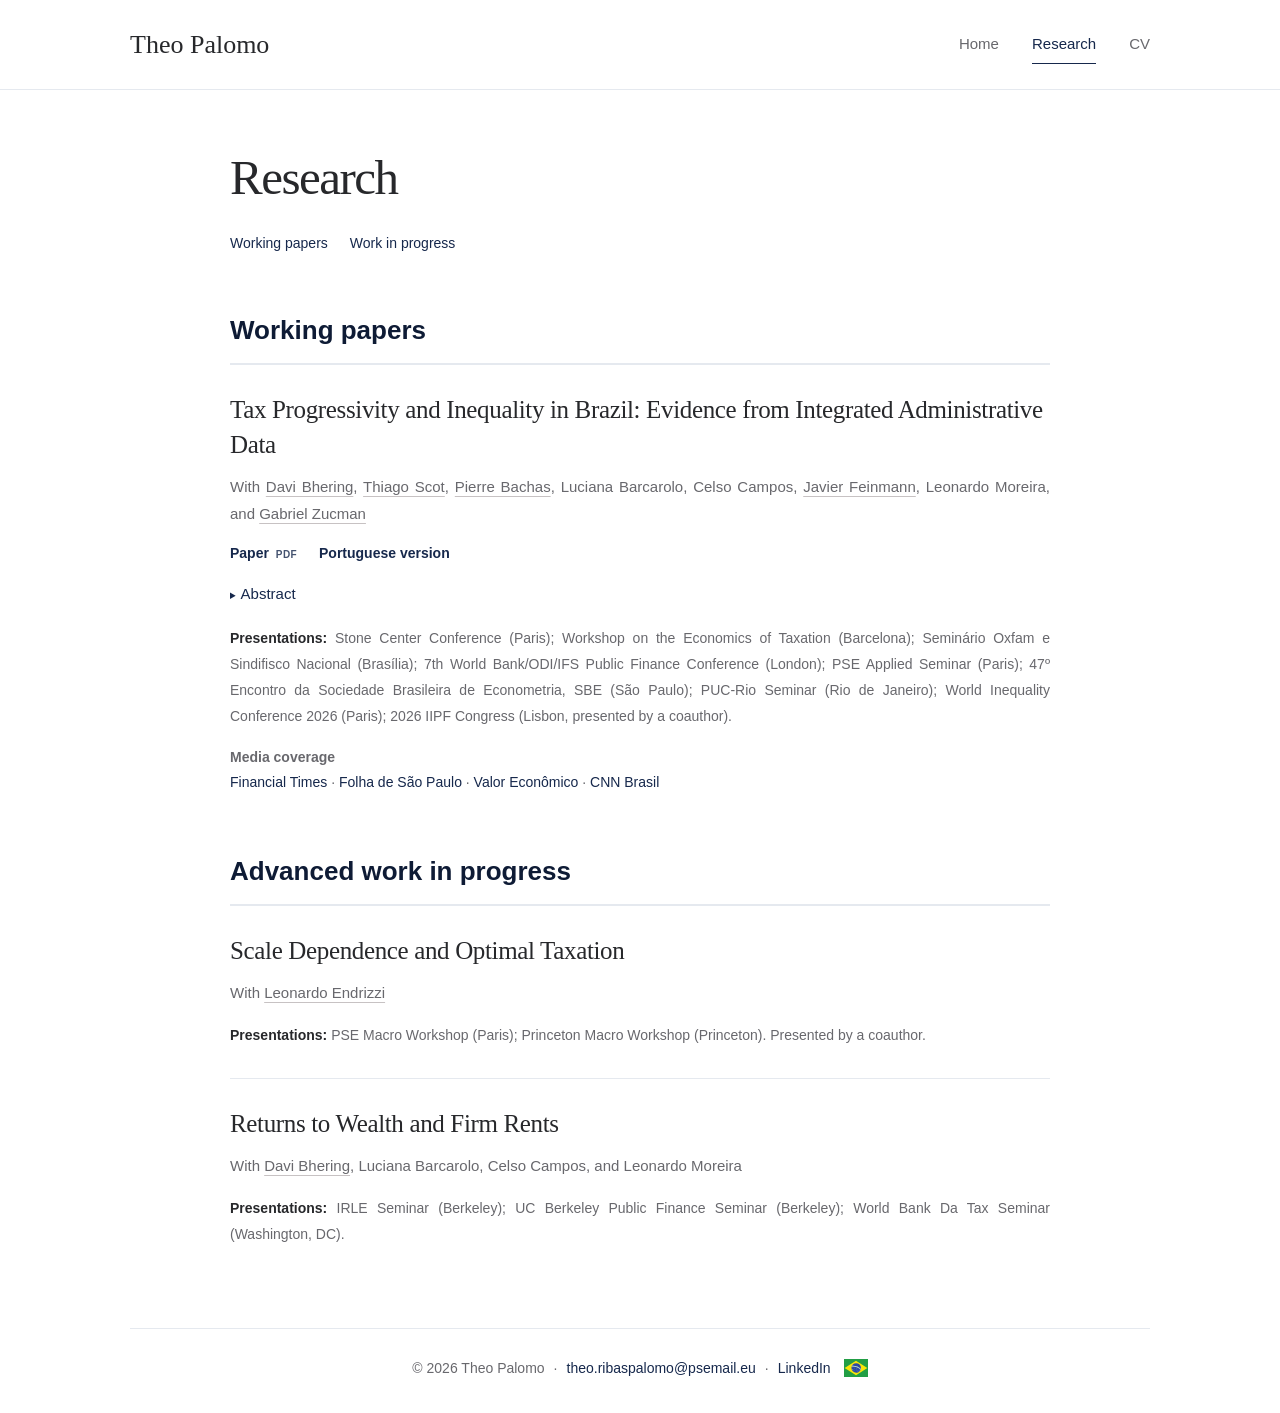
==== commit 7269acb4: "Keep only working papers and advanced work in progress Remove the pre-doctoral papers section and na" ====
--- a/research.html
+++ b/research.html
@@ -21,7 +21,7 @@
       <a class="site-name" href="index.html">Theo Palomo</a>
       <nav aria-label="Main navigation">
         <a href="index.html">Home</a>
-        <a href="research.html" aria-current="page">Research</a>
+        <a href="research.html?v=20261124-2" aria-current="page">Research</a>
         <a href="files/cv.pdf">CV</a>
       </nav>
     </div>
@@ -32,7 +32,6 @@
     <nav class="section-nav" aria-label="Research sections">
       <a href="#working-papers">Working papers</a>
       <a href="#work-in-progress">Work in progress</a>
-      <a href="#earlier-papers">Pre-doctoral papers</a>
     </nav>
 
     <section class="research-section" id="working-papers" aria-labelledby="working-title">
@@ -51,9 +50,7 @@
               <figcaption>Figure 10: Effective Tax Rate by Income Groups, All Taxes</figcaption>
               <img src="assets/tax-progressivity.jpg" alt="Effective tax rates by income group in Brazil, broken down by tax type. Total rates fall sharply at the top of the income distribution." width="1280" height="906" loading="lazy">
             </figure>
-            <p>We use population-wide administrative micro-data to provide new estimates of income inequality and effective tax rates by income groups in Brazil, capturing all income and all tax payments. Our data allow us to link businesses to their owners and thus to allocate business income and associated taxes to the corresponding individual firm owners. We provide sharp upward revisions to official inequality estimates: the top 1% earns 27.4% of total income in 2019, one of the highest levels recorded in the world.</p>
-            <p>The tax system, which relies heavily on consumption taxes, is regressive: while the average tax rate in the economy is 42.5%, this rate falls to 20.6% for million-dollar earners (roughly the top 0.01% of the distribution), due to the non-taxation of dividends and provisions that reduce corporate tax liabilities.</p>
-            <p>We provide evidence suggesting that inequality in developing countries may be systematically underestimated, as even in Brazil—where dividends are untaxed, and hence incentives to retain income within companies are limited—attributing profits to business owners substantially raises income inequality.</p>
+            <p>We use population-wide administrative micro-data to provide new estimates of income inequality and effective tax rates by income groups in Brazil, capturing all income and all tax payments. Our data allow us to link businesses to their owners and thus to allocate business income and associated taxes to the corresponding individual firm owners. We provide sharp upward revisions to official inequality estimates: the top 1% earns 27.4% of total income in 2019, one of the highest levels recorded in the world. The tax system, which relies heavily on consumption taxes, is regressive: while the average tax rate in the economy is 42.5%, this rate falls to 20.6% for million-dollar earners (roughly the top 0.01% of the distribution), due to the non-taxation of dividends and provisions that reduce corporate tax liabilities. We provide evidence suggesting that inequality in developing countries may be systematically underestimated, as even in Brazil—where dividends are untaxed, and hence incentives to retain income within companies are limited—attributing profits to business owners substantially raises income inequality.</p>
           </div>
         </details>
         <p class="presentations"><strong>Presentations:</strong> Stone Center Conference (Paris); Workshop on the Economics of Taxation (Barcelona); Seminário Oxfam e Sindifisco Nacional (Brasília); 7th World Bank/ODI/IFS Public Finance Conference (London); PSE Applied Seminar (Paris); 47º Encontro da Sociedade Brasileira de Econometria, SBE (São Paulo); PUC-Rio Seminar (Rio de Janeiro); World Inequality Conference 2026 (Paris); 2026 IIPF Congress (Lisbon, presented by a coauthor).</p>
@@ -75,27 +72,6 @@
       </article>
     </section>
 
-    <section class="research-section" id="earlier-papers" aria-labelledby="earlier-title">
-      <h2 id="earlier-title" class="section-title">Pre-doctoral discussion papers</h2>
-      <article class="paper">
-        <h3>Increasing the State’s Redistributive Role in a Highly Unequal Country: Evidence from Brazil in the Early 21st Century</h3>
-        <p class="coauthors">With Fernando Silveira</p>
-        <p class="publication">Commitment to Equity (CEQ), Working Paper 129, 2023</p>
-        <div class="paper-links"><a href="https://commitmentoequity.org/wp-content/uploads/2024/01/ceq129.pdf" target="_blank" rel="noopener noreferrer">Paper <span class="file-label">PDF</span></a></div>
-      </article>
-      <article class="paper">
-        <h3 lang="pt-BR">Tributação indireta: alíquotas efetivas e incidência sobre as famílias</h3>
-        <p class="coauthors">With Fernando Silveira, Felipe Cornelio, and Marcelo Tonon</p>
-        <p class="publication">IPEA, Texto para Discussão 2823, 2022</p>
-        <div class="paper-links"><a href="https://repositorio.ipea.gov.br/bitstreams/45bee840-f17c-4e29-80e2-0d72e709b497/download" target="_blank" rel="noopener noreferrer">Paper <span class="file-label">PDF</span></a></div>
-      </article>
-      <article class="paper">
-        <h3>The Behavior of Poverty and Inequality in Brazil in the Last Forty Years</h3>
-        <p class="coauthors">With <a href="https://www.insper.edu.br/pt/docentes/bruno-kawaoka-komatsu" target="_blank" rel="noopener noreferrer">Bruno Kawaoka Komatsu</a> and <a href="https://sites.google.com/view/naercio-menezes-filho" target="_blank" rel="noopener noreferrer">Naercio Menezes Filho</a></p>
-        <p class="publication">Centro de Gestão e Políticas Públicas (CGPP), Insper, Policy Paper 60, 2021</p>
-        <div class="paper-links"><a href="https://repositorio.insper.edu.br/entities/publication/072772ee-0605-407a-af74-81c12dcd0670" target="_blank" rel="noopener noreferrer">Paper</a></div>
-      </article>
-    </section>
   </main>
 
   <footer class="site-footer">
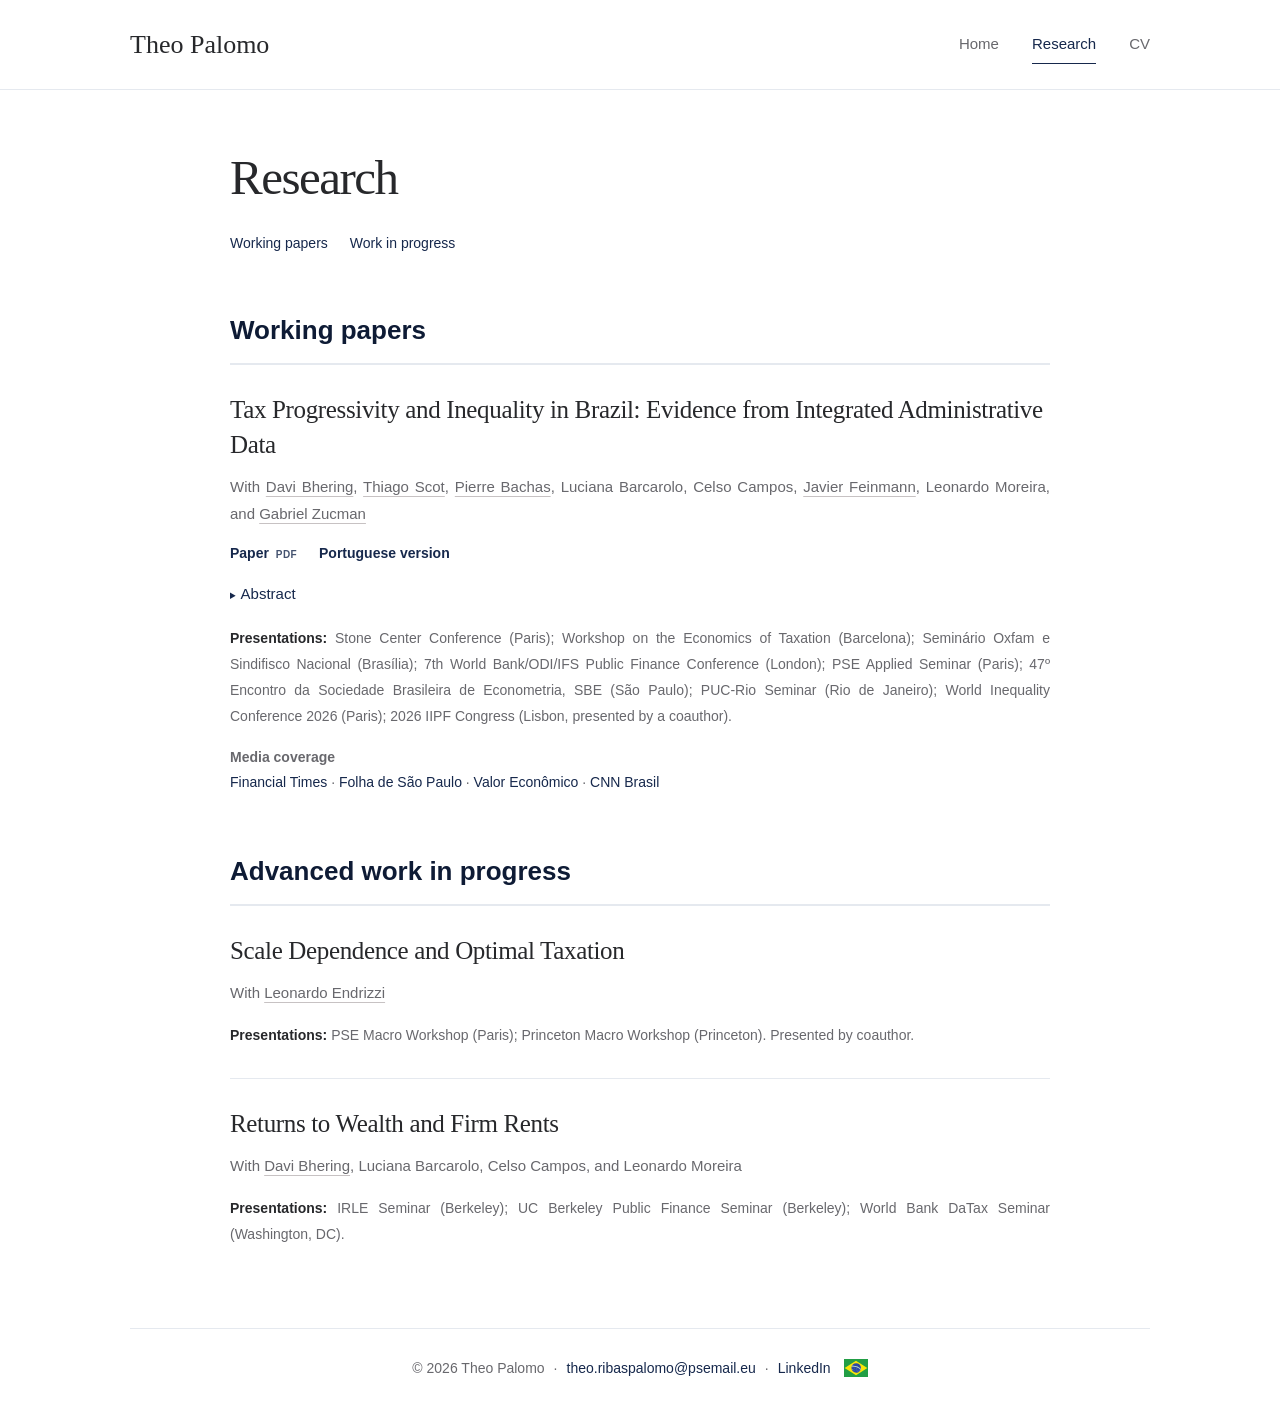
==== commit 0e3a46cb: "Fix Typos Research page" ====
--- a/research.html
+++ b/research.html
@@ -63,12 +63,12 @@
       <article class="paper">
         <h3>Scale Dependence and Optimal Taxation</h3>
         <p class="coauthors">With <a href="https://leonardendrizzi.github.io/" target="_blank" rel="noopener noreferrer">Leonardo Endrizzi</a></p>
-        <p class="presentations"><strong>Presentations:</strong> PSE Macro Workshop (Paris); Princeton Macro Workshop (Princeton). Presented by a coauthor.</p>
+        <p class="presentations"><strong>Presentations:</strong> PSE Macro Workshop (Paris); Princeton Macro Workshop (Princeton). Presented by coauthor.</p>
       </article>
       <article class="paper">
         <h3>Returns to Wealth and Firm Rents</h3>
         <p class="coauthors">With <a href="https://davibhering.github.io/" target="_blank" rel="noopener noreferrer">Davi Bhering</a>, Luciana Barcarolo, Celso Campos, and Leonardo Moreira</p>
-        <p class="presentations"><strong>Presentations:</strong> IRLE Seminar (Berkeley); UC Berkeley Public Finance Seminar (Berkeley); World Bank Da Tax Seminar (Washington, DC).</p>
+        <p class="presentations"><strong>Presentations:</strong> IRLE Seminar (Berkeley); UC Berkeley Public Finance Seminar (Berkeley); World Bank DaTax Seminar (Washington, DC).</p>
       </article>
     </section>
 
